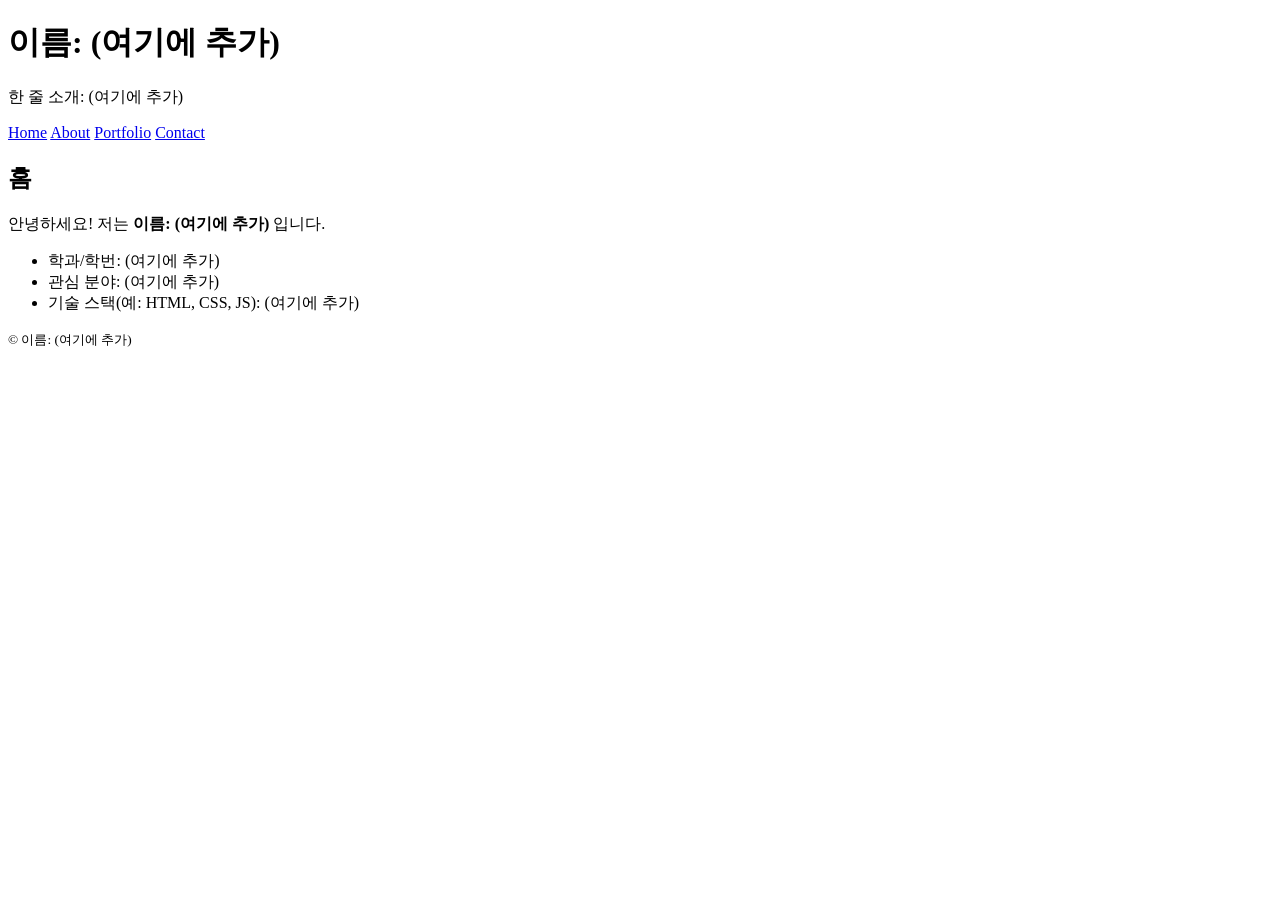
==== index.html @ 958cc83c "Add files via upload" ====
<!DOCTYPE html>
<html lang="ko">
<head>
  <meta charset="UTF-8" />
  <meta name="viewport" content="width=device-width, initial-scale=1.0"/>
  <title>인터넷활용 실습 템플릿</title>
  <link rel="stylesheet" href="style.css">
</head>
<body>
<header>
  <h1>이름: (여기에 추가)</h1>
  <p class="subtitle">한 줄 소개: (여기에 추가)</p>
</header>
<nav>
  <a href="index.html">Home</a>
  <a href="about.html">About</a>
  <a href="portfolio.html">Portfolio</a>
  <a href="contact.html">Contact</a>
</nav>
<main class="container">
<section>
  <h2>홈</h2>
  <p>안녕하세요! 저는 <strong>이름: (여기에 추가)</strong> 입니다.</p>
  <ul>
    <li>학과/학번: (여기에 추가)</li>
    <li>관심 분야: (여기에 추가)</li>
    <li>기술 스택(예: HTML, CSS, JS): (여기에 추가)</li>
  </ul>
</section>
</main>
<footer>
  <small>&copy; <span id="year"></span> 이름: (여기에 추가)</small>
</footer>
<script src="script.js"></script>
</body>
</html>
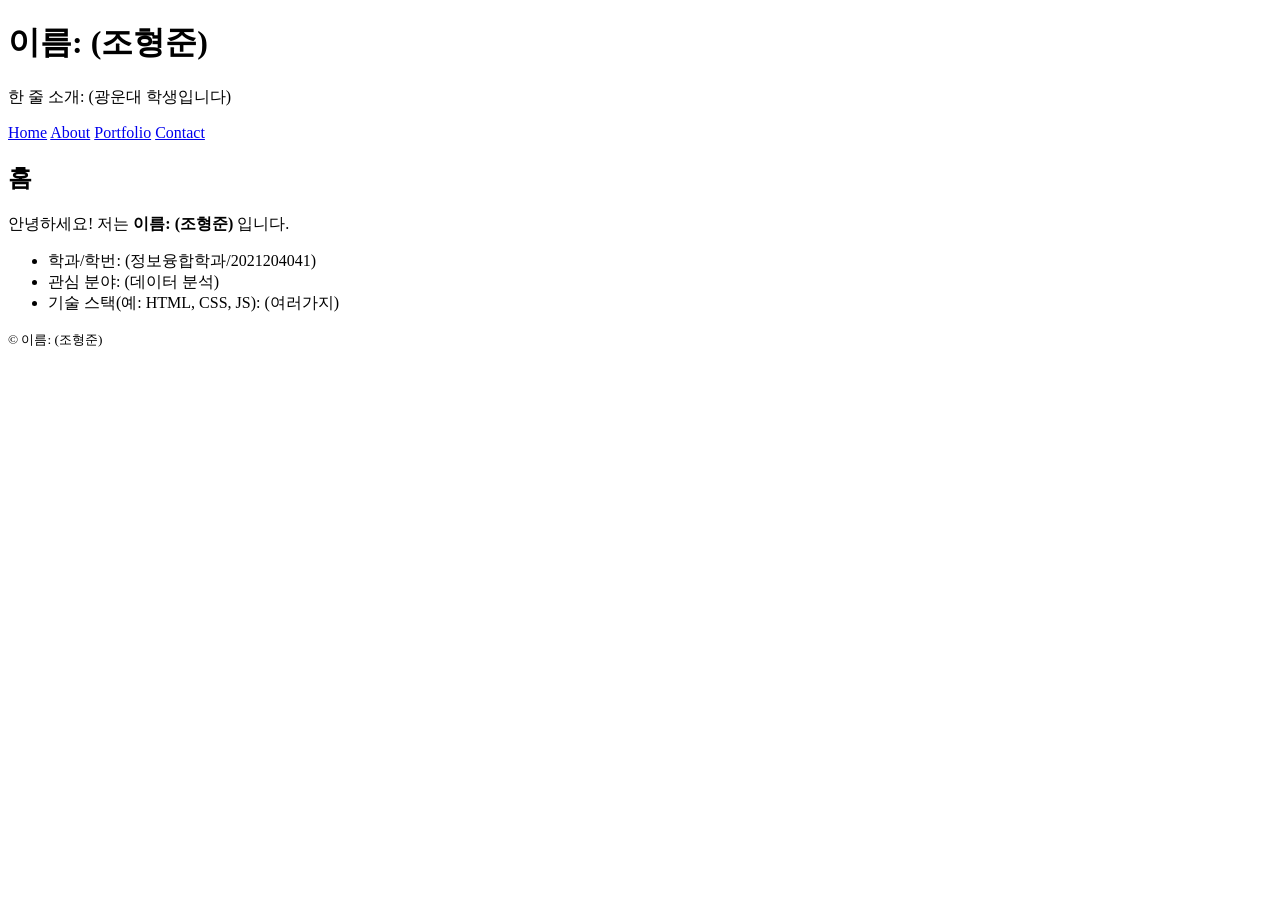
==== commit 55bdf8b6: "Update index.html" ====
--- a/index.html
+++ b/index.html
@@ -8,8 +8,8 @@
 </head>
 <body>
 <header>
-  <h1>이름: (여기에 추가)</h1>
-  <p class="subtitle">한 줄 소개: (여기에 추가)</p>
+  <h1>이름: (조형준)</h1>
+  <p class="subtitle">한 줄 소개: (광운대 학생입니다)</p>
 </header>
 <nav>
   <a href="index.html">Home</a>
@@ -20,16 +20,16 @@
 <main class="container">
 <section>
   <h2>홈</h2>
-  <p>안녕하세요! 저는 <strong>이름: (여기에 추가)</strong> 입니다.</p>
+  <p>안녕하세요! 저는 <strong>이름: (조형준)</strong> 입니다.</p>
   <ul>
-    <li>학과/학번: (여기에 추가)</li>
-    <li>관심 분야: (여기에 추가)</li>
-    <li>기술 스택(예: HTML, CSS, JS): (여기에 추가)</li>
+    <li>학과/학번: (정보융합학과/2021204041)</li>
+    <li>관심 분야: (데이터 분석)</li>
+    <li>기술 스택(예: HTML, CSS, JS): (여러가지)</li>
   </ul>
 </section>
 </main>
 <footer>
-  <small>&copy; <span id="year"></span> 이름: (여기에 추가)</small>
+  <small>&copy; <span id="year"></span> 이름: (조형준)</small>
 </footer>
 <script src="script.js"></script>
 </body>
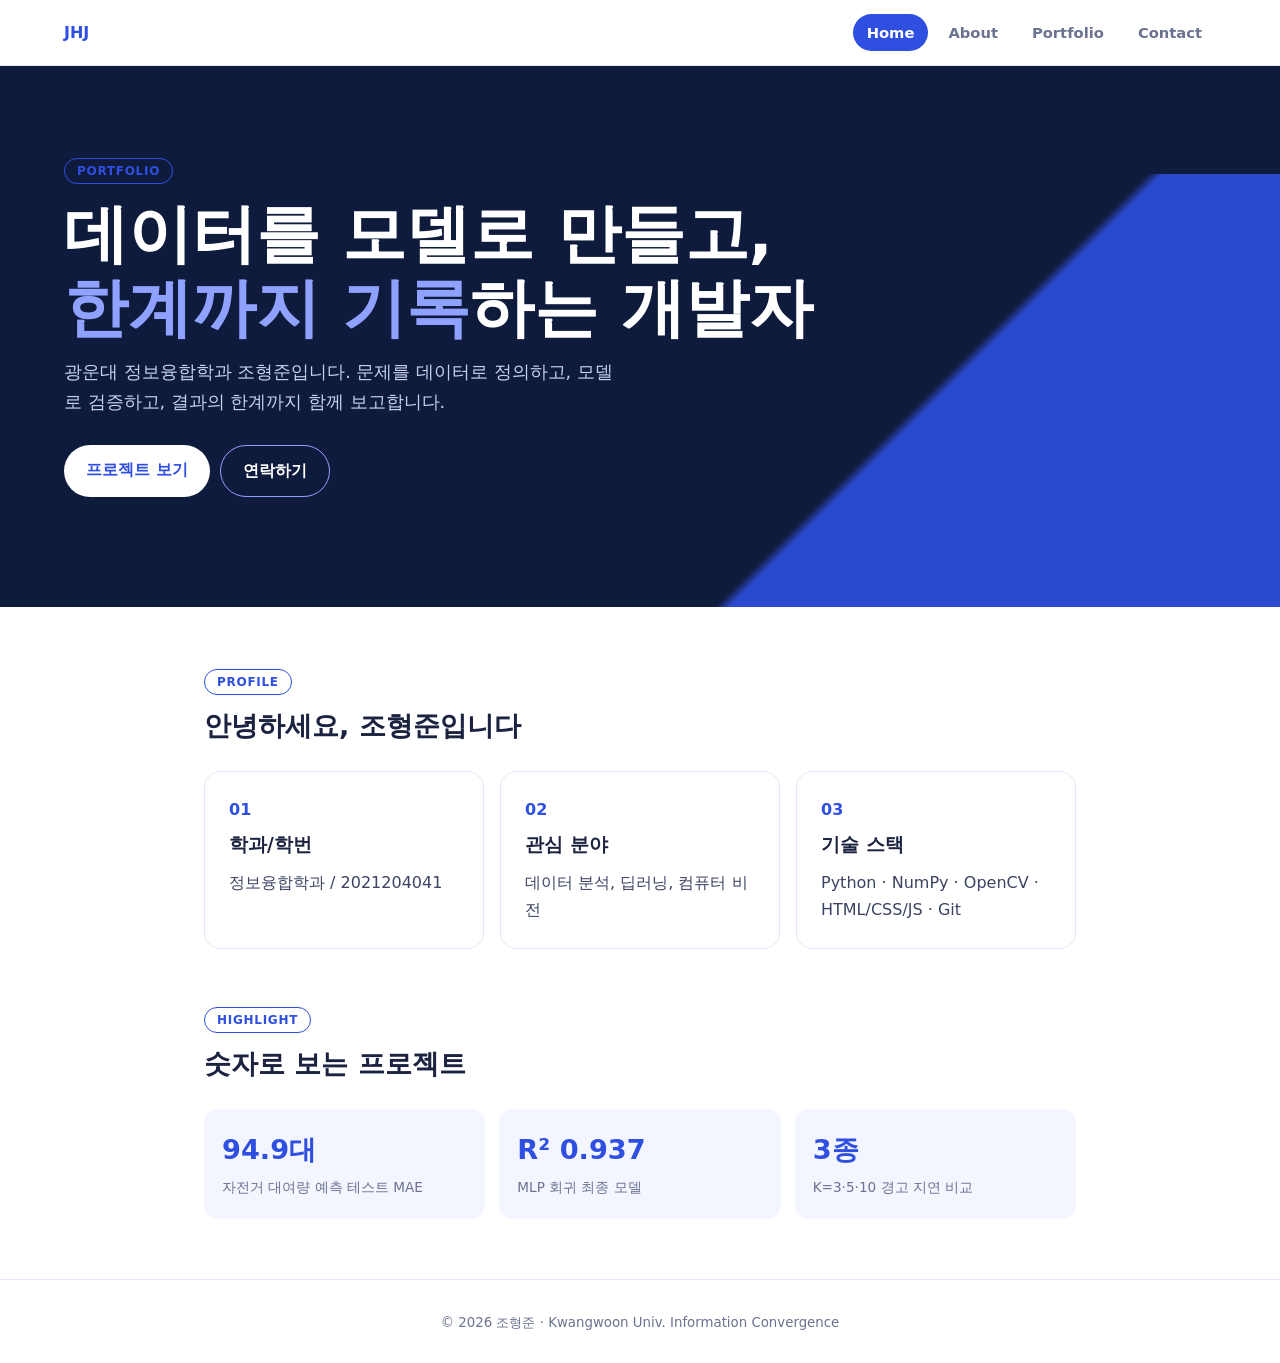
==== commit 63cfc6d5: "Add files via upload" ====
--- a/index.html
+++ b/index.html
@@ -1,36 +1,45 @@
 <!DOCTYPE html>
 <html lang="ko">
 <head>
-  <meta charset="UTF-8" />
-  <meta name="viewport" content="width=device-width, initial-scale=1.0"/>
-  <title>인터넷활용 실습 템플릿</title>
-  <link rel="stylesheet" href="style.css">
+<meta charset="UTF-8" />
+<meta name="viewport" content="width=device-width, initial-scale=1.0"/>
+<title>Home | 조형준 포트폴리오</title>
+<link rel="stylesheet" href="style.css">
 </head>
 <body>
+<nav>
+<span class="brand">JHJ</span>
+<a href="index.html">Home</a>
+<a href="about.html">About</a>
+<a href="portfolio.html">Portfolio</a>
+<a href="contact.html">Contact</a>
+</nav>
 <header>
-  <h1>이름: (조형준)</h1>
-  <p class="subtitle">한 줄 소개: (광운대 학생입니다)</p>
+<span class="tag">PORTFOLIO</span>
+<h1>데이터를 모델로 만들고,<br><em>한계까지 기록</em>하는 개발자</h1>
+<p class="subtitle">광운대 정보융합학과 조형준입니다. 문제를 데이터로 정의하고, 모델로 검증하고, 결과의 한계까지 함께 보고합니다.</p>
+<div class="cta"><a class="btn" href="portfolio.html">프로젝트 보기</a><a class="btn ghost" href="contact.html">연락하기</a></div>
 </header>
-<nav>
-  <a href="index.html">Home</a>
-  <a href="about.html">About</a>
-  <a href="portfolio.html">Portfolio</a>
-  <a href="contact.html">Contact</a>
-</nav>
 <main class="container">
-<section>
-  <h2>홈</h2>
-  <p>안녕하세요! 저는 <strong>이름: (조형준)</strong> 입니다.</p>
-  <ul>
-    <li>학과/학번: (정보융합학과/2021204041)</li>
-    <li>관심 분야: (데이터 분석)</li>
-    <li>기술 스택(예: HTML, CSS, JS): (여러가지)</li>
-  </ul>
+<section class="reveal">
+<span class="tag">PROFILE</span>
+<h2>안녕하세요, 조형준입니다</h2>
+<div class="grid">
+<div class="card"><span class="n">01</span><h3>학과/학번</h3><p>정보융합학과 / 2021204041</p></div>
+<div class="card"><span class="n">02</span><h3>관심 분야</h3><p>데이터 분석, 딥러닝, 컴퓨터 비전</p></div>
+<div class="card"><span class="n">03</span><h3>기술 스택</h3><p>Python · NumPy · OpenCV · HTML/CSS/JS · Git</p></div>
+</div>
+</section>
+<section class="reveal">
+<span class="tag">HIGHLIGHT</span>
+<h2>숫자로 보는 프로젝트</h2>
+<div class="stats">
+<div class="stat"><b>94.9대</b><span>자전거 대여량 예측 테스트 MAE</span></div>
+<div class="stat"><b>R² 0.937</b><span>MLP 회귀 최종 모델</span></div>
+<div class="stat"><b>3종</b><span>K=3·5·10 경고 지연 비교</span></div>
+</div>
 </section>
 </main>
-<footer>
-  <small>&copy; <span id="year"></span> 이름: (조형준)</small>
-</footer>
+<footer><small>&copy; <span id="year"></span> 조형준 · Kwangwoon Univ. Information Convergence</small></footer>
 <script src="script.js"></script>
-</body>
-</html>
+</body></html>
--- a/style.css
+++ b/style.css
@@ -0,0 +1,55 @@
+:root{--blue:#2f4fe0;--navy:#0f1b3d;--ink:#1c2340;--mute:#6b7390;--bg:#fff;--soft:#f3f5ff;--line:#e3e7fa}
+*{box-sizing:border-box;margin:0}
+body{font-family:'Pretendard','Noto Sans KR',system-ui,sans-serif;color:var(--ink);background:var(--bg);line-height:1.7}
+a{color:inherit;text-decoration:none}
+nav{position:sticky;top:0;z-index:10;display:flex;align-items:center;gap:6px;padding:14px 5vw;background:rgba(255,255,255,.92);backdrop-filter:blur(8px);border-bottom:1px solid var(--line)}
+nav .brand{margin-right:auto;font-weight:800;color:var(--blue)}
+nav a{padding:6px 14px;border-radius:99px;font-size:.92rem;font-weight:600;color:var(--mute);transition:.2s}
+nav a:hover{color:var(--blue)}
+nav a.active{background:var(--blue);color:#fff}
+.tag{display:inline-block;padding:2px 12px;border:1px solid var(--blue);border-radius:99px;color:var(--blue);font-size:.75rem;font-weight:700;letter-spacing:.06em}
+header{position:relative;overflow:hidden;background:var(--navy);color:#fff;padding:90px 5vw 110px}
+header::after{content:"";position:absolute;right:-8%;bottom:-60%;width:60%;height:140%;background:linear-gradient(135deg,transparent 35%,var(--blue) 36%);opacity:.9}
+header>*{position:relative;z-index:1}
+header h1{font-size:clamp(2.2rem,6vw,4rem);line-height:1.15;margin:14px 0 12px}
+header h1 em{font-style:normal;color:#8fa2ff}
+.subtitle{max-width:560px;color:#c8d0f0;font-size:1.1rem}
+.cta{display:flex;gap:10px;margin-top:28px;flex-wrap:wrap}
+.btn{padding:11px 22px;border-radius:99px;font-weight:700;background:#fff;color:var(--blue);transition:.2s}
+.btn.ghost{background:transparent;color:#fff;border:1px solid #8fa2ff}
+.btn:hover{transform:translateY(-2px)}
+.container{max-width:1000px;margin:0 auto;padding:60px 5vw}
+section+section{margin-top:56px}
+h2{font-size:1.7rem;margin:8px 0 22px}
+h2 .no{color:var(--blue);margin-right:10px}
+h3{margin-bottom:8px}
+p{color:#3b4363}
+.grid{display:grid;grid-template-columns:repeat(auto-fit,minmax(230px,1fr));gap:16px}
+.card{padding:24px;border:1px solid var(--line);border-radius:16px;background:#fff;transition:.25s}
+.card:hover{transform:translateY(-4px);box-shadow:0 12px 30px rgba(47,79,224,.12)}
+.card .n{display:block;color:var(--blue);font-weight:800;margin-bottom:6px}
+.stats{display:grid;grid-template-columns:repeat(auto-fit,minmax(150px,1fr));gap:14px}
+.stat{background:var(--soft);border-radius:14px;padding:18px}
+.stat b{display:block;font-size:1.7rem;color:var(--blue)}
+.stat span{font-size:.85rem;color:var(--mute)}
+.chips{display:flex;flex-wrap:wrap;gap:8px;list-style:none;padding:0}
+.chips li{padding:6px 14px;border-radius:99px;background:var(--soft);color:var(--blue);font-weight:600;font-size:.9rem}
+.timeline{list-style:none;padding:0;border-left:3px solid var(--blue)}
+.timeline li{padding:0 0 18px 20px;position:relative}
+.timeline li::before{content:"";position:absolute;left:-9px;top:8px;width:15px;height:15px;border-radius:50%;background:#fff;border:3px solid var(--blue)}
+.project{display:grid;grid-template-columns:1fr 1fr;gap:28px;padding:28px;border:1px solid var(--line);border-radius:20px;margin-bottom:22px}
+.project h3{font-size:1.3rem}
+.project ul{padding-left:18px;color:#3b4363}
+.bars{display:flex;flex-direction:column;gap:12px;justify-content:center}
+.bar{display:grid;grid-template-columns:60px 1fr 60px;align-items:center;gap:10px;font-size:.88rem}
+.bar i{display:block;height:14px;border-radius:7px;background:var(--blue);width:0;transition:width 1s ease}
+.bar.in i{width:var(--w)}
+.dark{background:var(--navy);color:#fff;border-radius:20px;padding:36px}
+.dark p{color:#c8d0f0}
+.contact-form{display:grid;gap:10px;margin-top:20px}
+input,textarea{padding:12px;border:1px solid var(--line);border-radius:10px;font:inherit}
+button{padding:12px;border:0;border-radius:10px;background:var(--blue);color:#fff;font-weight:700;font:inherit;cursor:pointer}
+footer{text-align:center;padding:28px;color:var(--mute);border-top:1px solid var(--line)}
+.reveal{opacity:0;transform:translateY(20px);transition:.6s}
+.reveal.in{opacity:1;transform:none}
+@media(max-width:720px){.project{grid-template-columns:1fr}nav .brand{display:none}}
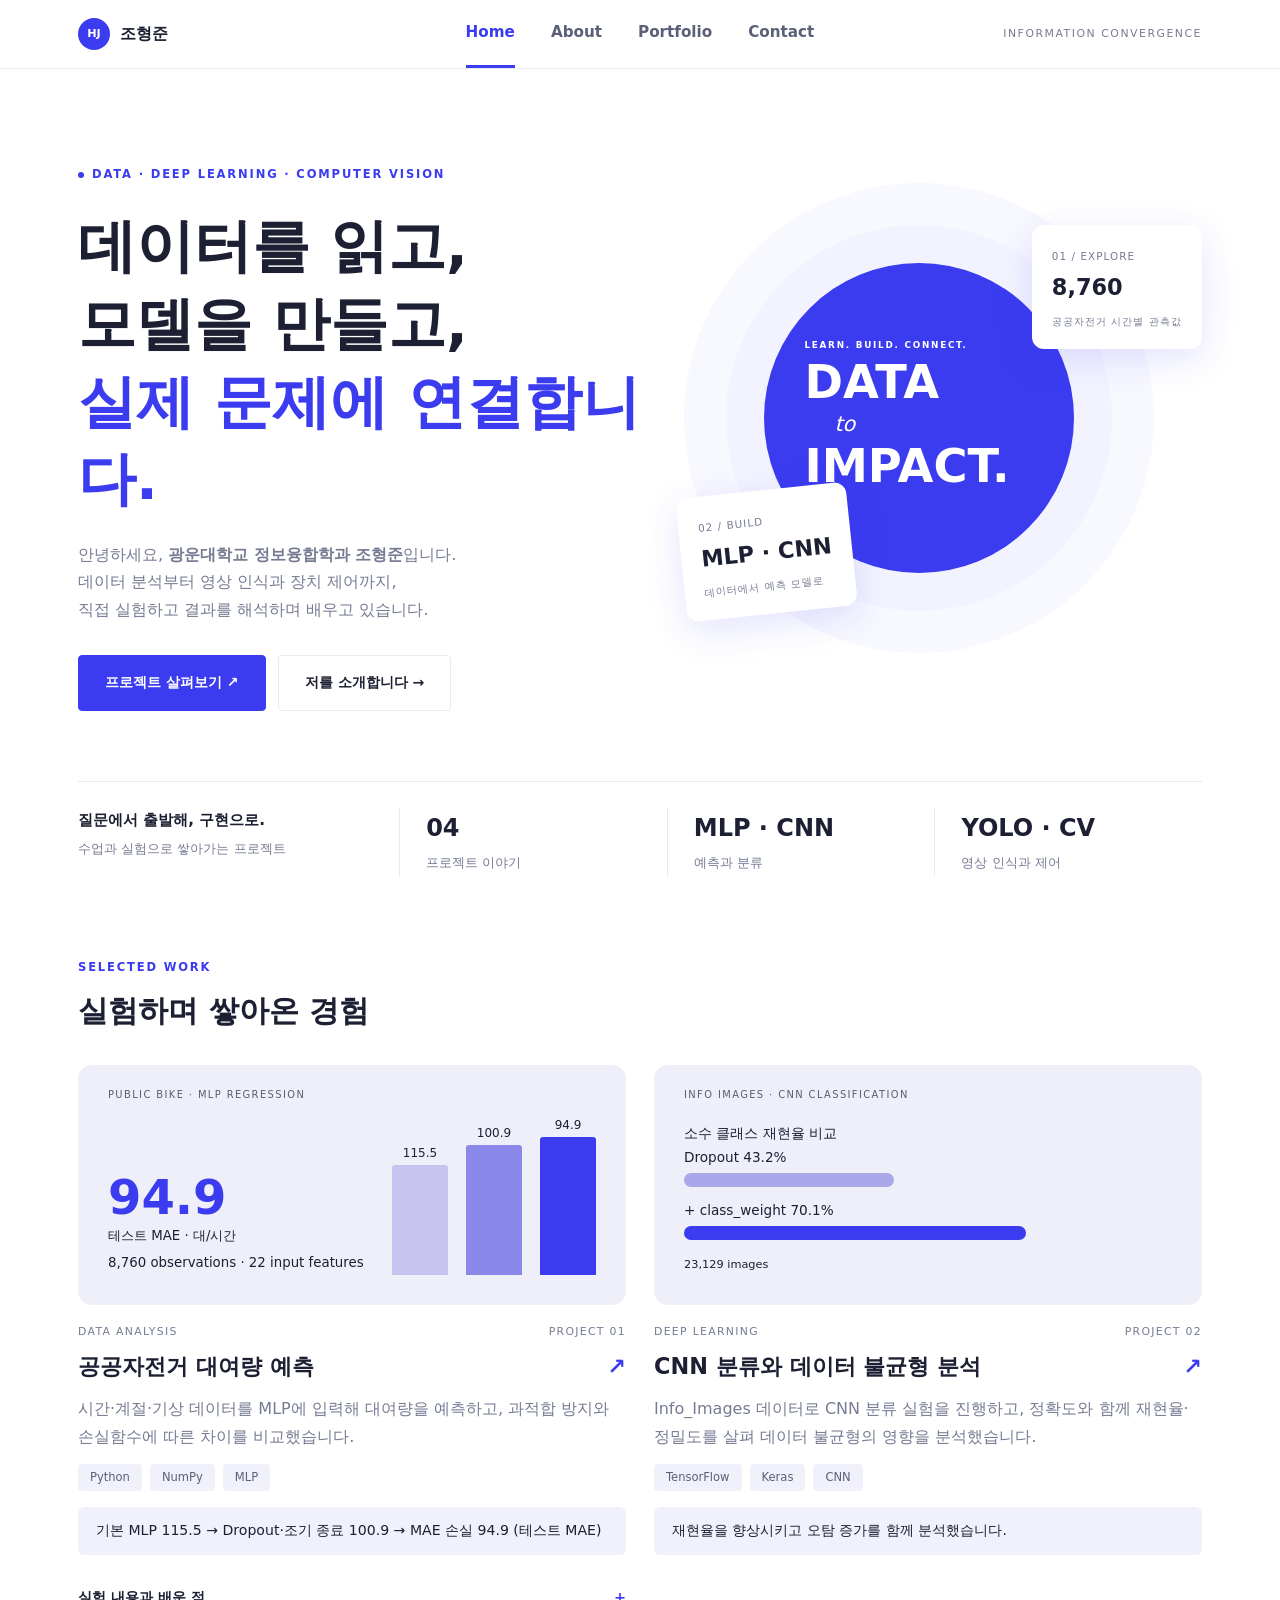
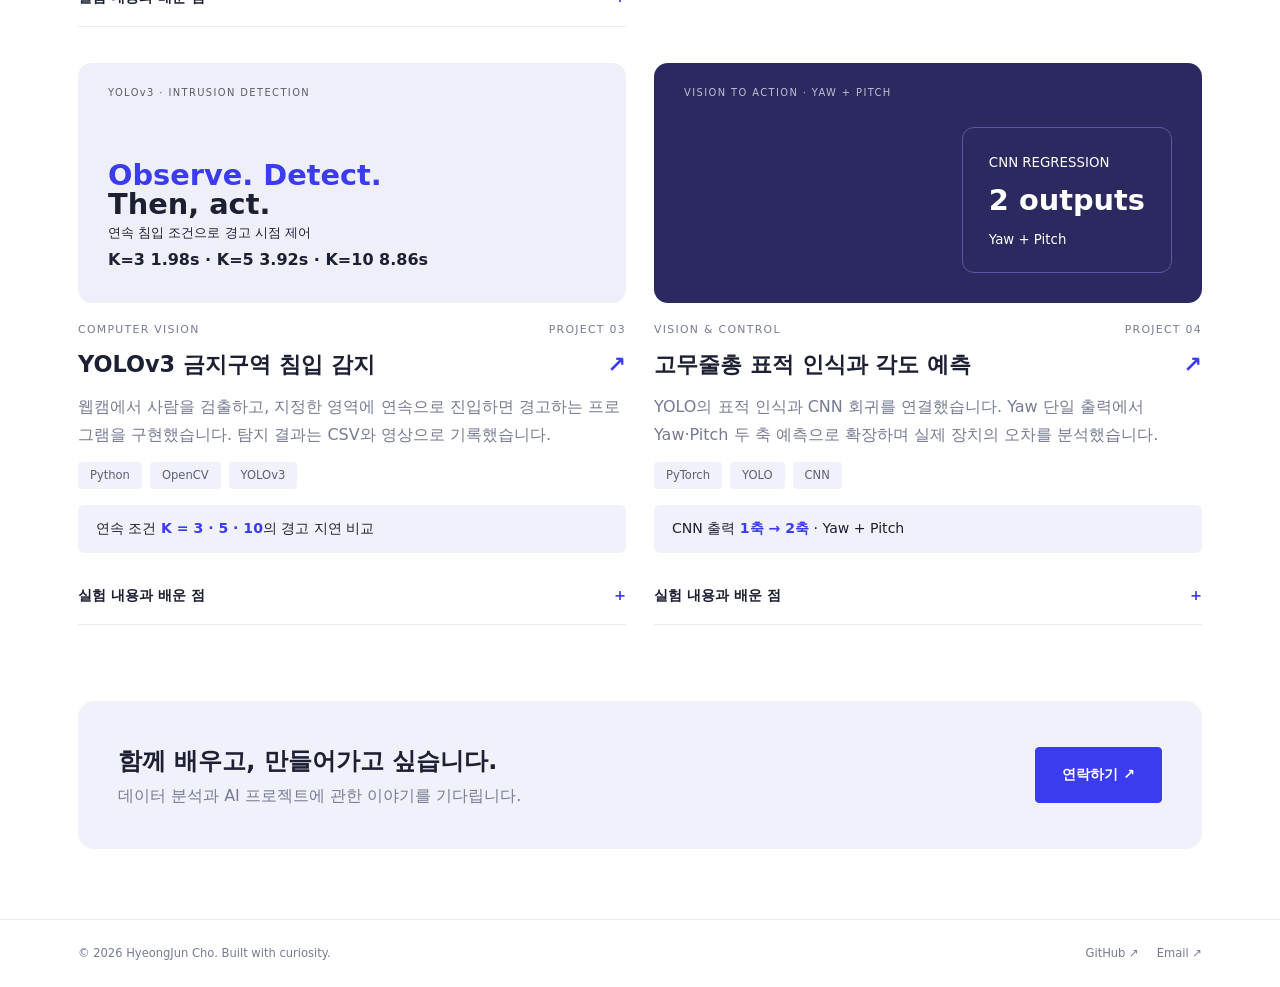
==== commit 1351dcea: "Add files via upload" ====
--- a/index.html
+++ b/index.html
@@ -3,43 +3,52 @@
 <head>
 <meta charset="UTF-8" />
 <meta name="viewport" content="width=device-width, initial-scale=1.0"/>
-<title>Home | 조형준 포트폴리오</title>
+<title>Home | 조형준</title>
 <link rel="stylesheet" href="style.css">
 </head>
 <body>
-<nav>
-<span class="brand">JHJ</span>
+<nav><div class="wrap">
+<a class="brand" href="index.html"><b>HJ</b>조형준</a>
+<div class="links">
 <a href="index.html">Home</a>
 <a href="about.html">About</a>
 <a href="portfolio.html">Portfolio</a>
 <a href="contact.html">Contact</a>
-</nav>
-<header>
-<span class="tag">PORTFOLIO</span>
-<h1>데이터를 모델로 만들고,<br><em>한계까지 기록</em>하는 개발자</h1>
-<p class="subtitle">광운대 정보융합학과 조형준입니다. 문제를 데이터로 정의하고, 모델로 검증하고, 결과의 한계까지 함께 보고합니다.</p>
-<div class="cta"><a class="btn" href="portfolio.html">프로젝트 보기</a><a class="btn ghost" href="contact.html">연락하기</a></div>
-</header>
-<main class="container">
-<section class="reveal">
-<span class="tag">PROFILE</span>
-<h2>안녕하세요, 조형준입니다</h2>
-<div class="grid">
-<div class="card"><span class="n">01</span><h3>학과/학번</h3><p>정보융합학과 / 2021204041</p></div>
-<div class="card"><span class="n">02</span><h3>관심 분야</h3><p>데이터 분석, 딥러닝, 컴퓨터 비전</p></div>
-<div class="card"><span class="n">03</span><h3>기술 스택</h3><p>Python · NumPy · OpenCV · HTML/CSS/JS · Git</p></div>
 </div>
+<span class="tagr">INFORMATION CONVERGENCE</span>
+</div></nav>
+<main class="wrap">
+<section class="hero">
+<div><span class="eyebrow dot">Data · Deep Learning · Computer Vision</span>
+<h1>데이터를 읽고,<br>모델을 만들고,<br><em>실제 문제에 연결합니다.</em></h1>
+<p>안녕하세요, <b>광운대학교 정보융합학과 조형준</b>입니다.<br>데이터 분석부터 영상 인식과 장치 제어까지,<br>직접 실험하고 결과를 해석하며 배우고 있습니다.</p>
+<div class="btns"><a class="btn fill" href="portfolio.html">프로젝트 살펴보기 ↗</a><a class="btn" href="about.html">저를 소개합니다 →</a></div></div>
+<div class="art"><div class="disc"><small>LEARN. BUILD. CONNECT.</small><span>DATA</span><i>to</i><span>IMPACT.</span></div>
+<div class="float f1"><small>01 / EXPLORE</small><b>8,760</b><small>공공자전거 시간별 관측값</small></div>
+<div class="float f2"><small>02 / BUILD</small><b>MLP · CNN</b><small>데이터에서 예측 모델로</small></div></div>
 </section>
-<section class="reveal">
-<span class="tag">HIGHLIGHT</span>
-<h2>숫자로 보는 프로젝트</h2>
-<div class="stats">
-<div class="stat"><b>94.9대</b><span>자전거 대여량 예측 테스트 MAE</span></div>
-<div class="stat"><b>R² 0.937</b><span>MLP 회귀 최종 모델</span></div>
-<div class="stat"><b>3종</b><span>K=3·5·10 경고 지연 비교</span></div>
-</div>
-</section>
+<div class="strip"><div><b style="font-size:.95rem">질문에서 출발해, 구현으로.</b><small>수업과 실험으로 쌓아가는 프로젝트</small></div><div><b>04</b><small>프로젝트 이야기</small></div><div><b>MLP · CNN</b><small>예측과 분류</small></div><div><b>YOLO · CV</b><small>영상 인식과 제어</small></div></div>
+<section class="sec"><div class="eyebrow">Selected Work</div><h2>실험하며 쌓아온 경험</h2>
+<div class="cards"><article class="card reveal" data-cat="data">
+<div class="thumb"><span class="lab">PUBLIC BIKE · MLP REGRESSION</span><div><div class="big">94.9</div><small>테스트 MAE · 대/시간</small><br><small>8,760 observations · 22 input features</small></div><div style="display:flex;gap:18px;align-items:flex-end;margin-left:auto"><div class="col" style="height:110px"><em>115.5</em></div><div class="col" style="height:130px;background:#8a88e8"><em>100.9</em></div><div class="col" style="height:138px;background:var(--ac)"><em>94.9</em></div></div></div>
+<div class="meta"><span>DATA ANALYSIS</span><span>PROJECT 01</span></div>
+<h3>공공자전거 대여량 예측<span>↗</span></h3><p>시간·계절·기상 데이터를 MLP에 입력해 대여량을 예측하고, 과적합 방지와 손실함수에 따른 차이를 비교했습니다.</p><div class="chips"><span>Python</span><span>NumPy</span><span>MLP</span></div><div class="note">기본 MLP 115.5 → Dropout·조기 종료 100.9 → MAE 손실 94.9 (테스트 MAE)</div><details><summary>실험 내용과 배운 점</summary><ul><li>학습 데이터 기준 표준화, 원-핫 인코딩</li><li>MSE · MAE · Huber 비교 후 MAE 손실 선택</li><li>고수요 구간에서 과소예측 경향 확인</li></ul></details>
+</article><article class="card reveal" data-cat="data">
+<div class="thumb"><span class="lab">INFO IMAGES · CNN CLASSIFICATION</span><div style="width:100%;font-size:.85rem">소수 클래스 재현율 비교<br>Dropout 43.2%<div class="hbar" style="width:43%"></div>+ class_weight 70.1%<div class="hbar" style="width:70%;background:var(--ac)"></div><small>23,129 images</small></div></div>
+<div class="meta"><span>DEEP LEARNING</span><span>PROJECT 02</span></div>
+<h3>CNN 분류와 데이터 불균형 분석<span>↗</span></h3><p>Info_Images 데이터로 CNN 분류 실험을 진행하고, 정확도와 함께 재현율·정밀도를 살펴 데이터 불균형의 영향을 분석했습니다.</p><div class="chips"><span>TensorFlow</span><span>Keras</span><span>CNN</span></div><div class="note">재현율을 향상시키고 오탐 증가를 함께 분석했습니다.</div>
+</article><article class="card reveal" data-cat="vision">
+<div class="thumb"><span class="lab">YOLOv3 · INTRUSION DETECTION</span><div><div class="big" style="font-size:1.8rem">Observe. Detect.<br><span style="color:var(--ink)">Then, act.</span></div><small>연속 침입 조건으로 경고 시점 제어</small><br><b>K=3 1.98s · K=5 3.92s · K=10 8.86s</b></div></div>
+<div class="meta"><span>COMPUTER VISION</span><span>PROJECT 03</span></div>
+<h3>YOLOv3 금지구역 침입 감지<span>↗</span></h3><p>웹캠에서 사람을 검출하고, 지정한 영역에 연속으로 진입하면 경고하는 프로그램을 구현했습니다. 탐지 결과는 CSV와 영상으로 기록했습니다.</p><div class="chips"><span>Python</span><span>OpenCV</span><span>YOLOv3</span></div><div class="note">연속 조건 <b>K = 3 · 5 · 10</b>의 경고 지연 비교</div><details><summary>실험 내용과 배운 점</summary><ul><li>실제 추론 속도 약 1 FPS, 경고 반응 속도의 한계 확인</li><li>K가 클수록 짧은 오검출을 거르지만 경고는 늦어짐</li><li>촬영 1회로 현장 성능을 일반화할 수 없음</li></ul></details>
+</article><article class="card reveal" data-cat="vision">
+<div class="thumb dark"><span class="lab">VISION TO ACTION · YAW + PITCH</span><div style="margin-left:auto;border:1px solid #5b57a8;border-radius:12px;padding:20px 26px"><small>CNN REGRESSION</small><div style="font-size:1.8rem;font-weight:800">2 outputs</div><small>Yaw + Pitch</small></div></div>
+<div class="meta"><span>VISION & CONTROL</span><span>PROJECT 04</span></div>
+<h3>고무줄총 표적 인식과 각도 예측<span>↗</span></h3><p>YOLO의 표적 인식과 CNN 회귀를 연결했습니다. Yaw 단일 출력에서 Yaw·Pitch 두 축 예측으로 확장하며 실제 장치의 오차를 분석했습니다.</p><div class="chips"><span>PyTorch</span><span>YOLO</span><span>CNN</span></div><div class="note">CNN 출력 <b>1축 → 2축</b> · Yaw + Pitch</div><details><summary>실험 내용과 배운 점</summary><ul><li>최종 장치 명중률 50%는 실험자 보고값이며 총 시도 수는 기록되지 않음</li></ul></details>
+</article></div></section>
+<div class="cta"><div><h3>함께 배우고, 만들어가고 싶습니다.</h3><p>데이터 분석과 AI 프로젝트에 관한 이야기를 기다립니다.</p></div><a class="btn fill" href="contact.html">연락하기 ↗</a></div>
 </main>
-<footer><small>&copy; <span id="year"></span> 조형준 · Kwangwoon Univ. Information Convergence</small></footer>
+<footer><div class="wrap"><span>&copy; <span id="year"></span> HyeongJun Cho. Built with curiosity.</span><span><a href="https://github.com/Benjamin-jun" target="_blank" rel="noopener">GitHub ↗</a><a href="mailto:qkqh0430@gmail.com">Email ↗</a></span></div></footer>
 <script src="script.js"></script>
-</body></html>+</body>
+</html>
--- a/style.css
+++ b/style.css
@@ -1,55 +1,90 @@
-:root{--blue:#2f4fe0;--navy:#0f1b3d;--ink:#1c2340;--mute:#6b7390;--bg:#fff;--soft:#f3f5ff;--line:#e3e7fa}
+:root{--ac:#3b3bf0;--ink:#1d2033;--mute:#767b93;--line:#e8e9f2;--soft:#f1f1fb;--navy:#2c2860}
 *{box-sizing:border-box;margin:0}
-body{font-family:'Pretendard','Noto Sans KR',system-ui,sans-serif;color:var(--ink);background:var(--bg);line-height:1.7}
+body{font-family:'Pretendard','Noto Sans KR',system-ui,sans-serif;color:var(--ink);background:#fff;line-height:1.7}
 a{color:inherit;text-decoration:none}
-nav{position:sticky;top:0;z-index:10;display:flex;align-items:center;gap:6px;padding:14px 5vw;background:rgba(255,255,255,.92);backdrop-filter:blur(8px);border-bottom:1px solid var(--line)}
-nav .brand{margin-right:auto;font-weight:800;color:var(--blue)}
-nav a{padding:6px 14px;border-radius:99px;font-size:.92rem;font-weight:600;color:var(--mute);transition:.2s}
-nav a:hover{color:var(--blue)}
-nav a.active{background:var(--blue);color:#fff}
-.tag{display:inline-block;padding:2px 12px;border:1px solid var(--blue);border-radius:99px;color:var(--blue);font-size:.75rem;font-weight:700;letter-spacing:.06em}
-header{position:relative;overflow:hidden;background:var(--navy);color:#fff;padding:90px 5vw 110px}
-header::after{content:"";position:absolute;right:-8%;bottom:-60%;width:60%;height:140%;background:linear-gradient(135deg,transparent 35%,var(--blue) 36%);opacity:.9}
-header>*{position:relative;z-index:1}
-header h1{font-size:clamp(2.2rem,6vw,4rem);line-height:1.15;margin:14px 0 12px}
-header h1 em{font-style:normal;color:#8fa2ff}
-.subtitle{max-width:560px;color:#c8d0f0;font-size:1.1rem}
-.cta{display:flex;gap:10px;margin-top:28px;flex-wrap:wrap}
-.btn{padding:11px 22px;border-radius:99px;font-weight:700;background:#fff;color:var(--blue);transition:.2s}
-.btn.ghost{background:transparent;color:#fff;border:1px solid #8fa2ff}
+.wrap{max-width:1180px;margin:0 auto;padding:0 28px}
+nav{position:sticky;top:0;z-index:20;background:rgba(255,255,255,.94);backdrop-filter:blur(8px);border-bottom:1px solid var(--line)}
+nav .wrap{display:grid;grid-template-columns:1fr auto 1fr;align-items:center;height:68px}
+.brand{display:flex;align-items:center;gap:10px;font-weight:700}
+.brand b{display:grid;place-items:center;width:32px;height:32px;border-radius:50%;background:var(--ac);color:#fff;font-size:.7rem}
+.links{display:flex;gap:36px;height:68px}
+.links a{display:flex;align-items:center;font-weight:600;font-size:.95rem;color:#5b6078;border-bottom:3px solid transparent}
+.links a.active{color:var(--ac);border-color:var(--ac)}
+.tagr{justify-self:end;font-size:.68rem;letter-spacing:.14em;color:var(--mute)}
+.eyebrow{font-size:.72rem;letter-spacing:.16em;font-weight:700;color:var(--ac);text-transform:uppercase}
+.eyebrow.dot::before{content:"";display:inline-block;width:6px;height:6px;border-radius:50%;background:var(--ac);margin-right:8px}
+.hero{display:grid;grid-template-columns:1.1fr 1fr;gap:30px;align-items:center;padding:90px 0 70px}
+.hero h1{font-size:clamp(2.4rem,5vw,3.6rem);line-height:1.35;margin:22px 0}
+.hero h1 em{font-style:normal;color:var(--ac)}
+.hero p{color:var(--mute)}
+.btns{display:flex;gap:12px;margin-top:32px;flex-wrap:wrap}
+.btn{padding:15px 26px;border-radius:4px;font-weight:700;font-size:.88rem;border:1px solid var(--line);transition:.2s}
+.btn.fill{background:var(--ac);color:#fff;border-color:var(--ac)}
 .btn:hover{transform:translateY(-2px)}
-.container{max-width:1000px;margin:0 auto;padding:60px 5vw}
-section+section{margin-top:56px}
-h2{font-size:1.7rem;margin:8px 0 22px}
-h2 .no{color:var(--blue);margin-right:10px}
-h3{margin-bottom:8px}
-p{color:#3b4363}
-.grid{display:grid;grid-template-columns:repeat(auto-fit,minmax(230px,1fr));gap:16px}
-.card{padding:24px;border:1px solid var(--line);border-radius:16px;background:#fff;transition:.25s}
-.card:hover{transform:translateY(-4px);box-shadow:0 12px 30px rgba(47,79,224,.12)}
-.card .n{display:block;color:var(--blue);font-weight:800;margin-bottom:6px}
-.stats{display:grid;grid-template-columns:repeat(auto-fit,minmax(150px,1fr));gap:14px}
-.stat{background:var(--soft);border-radius:14px;padding:18px}
-.stat b{display:block;font-size:1.7rem;color:var(--blue)}
-.stat span{font-size:.85rem;color:var(--mute)}
-.chips{display:flex;flex-wrap:wrap;gap:8px;list-style:none;padding:0}
-.chips li{padding:6px 14px;border-radius:99px;background:var(--soft);color:var(--blue);font-weight:600;font-size:.9rem}
-.timeline{list-style:none;padding:0;border-left:3px solid var(--blue)}
-.timeline li{padding:0 0 18px 20px;position:relative}
-.timeline li::before{content:"";position:absolute;left:-9px;top:8px;width:15px;height:15px;border-radius:50%;background:#fff;border:3px solid var(--blue)}
-.project{display:grid;grid-template-columns:1fr 1fr;gap:28px;padding:28px;border:1px solid var(--line);border-radius:20px;margin-bottom:22px}
-.project h3{font-size:1.3rem}
-.project ul{padding-left:18px;color:#3b4363}
-.bars{display:flex;flex-direction:column;gap:12px;justify-content:center}
-.bar{display:grid;grid-template-columns:60px 1fr 60px;align-items:center;gap:10px;font-size:.88rem}
-.bar i{display:block;height:14px;border-radius:7px;background:var(--blue);width:0;transition:width 1s ease}
-.bar.in i{width:var(--w)}
-.dark{background:var(--navy);color:#fff;border-radius:20px;padding:36px}
-.dark p{color:#c8d0f0}
-.contact-form{display:grid;gap:10px;margin-top:20px}
-input,textarea{padding:12px;border:1px solid var(--line);border-radius:10px;font:inherit}
-button{padding:12px;border:0;border-radius:10px;background:var(--blue);color:#fff;font-weight:700;font:inherit;cursor:pointer}
-footer{text-align:center;padding:28px;color:var(--mute);border-top:1px solid var(--line)}
-.reveal{opacity:0;transform:translateY(20px);transition:.6s}
-.reveal.in{opacity:1;transform:none}
-@media(max-width:720px){.project{grid-template-columns:1fr}nav .brand{display:none}}
+.art{position:relative;height:420px}
+.art .disc{position:absolute;left:16%;top:9%;width:310px;height:310px;border-radius:50%;background:var(--ac);color:#fff;padding:78px 40px;font-weight:900;line-height:1;box-shadow:0 0 0 38px #f3f3ff,0 0 0 80px #f8f8ff}
+.disc small{display:block;font-size:.55rem;letter-spacing:.2em;font-weight:600;margin-bottom:10px}
+.disc span{font-size:2.9rem;display:block}.disc i{font-weight:400;font-size:1.3rem;margin:8px 0 8px 30px;display:block}
+.float{position:absolute;background:#fff;border-radius:12px;padding:16px 20px;box-shadow:0 10px 36px rgba(59,59,240,.14);animation:fl 5s ease-in-out infinite}
+.float small{font-size:.65rem;letter-spacing:.1em;color:var(--mute)}.float b{display:block;font-size:1.4rem}
+.f1{right:0;top:0}.f2{left:0;bottom:30px;transform:rotate(-6deg);animation-delay:-2s}
+@keyframes fl{50%{translate:0 -8px}}
+.strip{display:grid;grid-template-columns:1.2fr 1fr 1fr 1fr;border-top:1px solid var(--line);padding:26px 0}
+.strip div{padding-left:26px;border-left:1px solid var(--line)}.strip div:first-child{border:0;padding:0}
+.strip b{font-size:1.5rem;display:block}.strip small{color:var(--mute)}
+.pagehead{display:flex;justify-content:space-between;align-items:flex-end;padding:56px 0 30px;border-bottom:1px solid var(--line)}
+.pagehead h1{font-size:clamp(2.6rem,6vw,4rem);font-weight:900;letter-spacing:-.03em;line-height:1.2}
+.pagehead h1::after{content:".";color:var(--ac)}
+.pagehead p{color:var(--mute);margin-top:6px}
+.ghost{font-size:6rem;font-weight:900;color:#f0f0fb;line-height:1}
+h2{font-size:1.9rem;margin:8px 0 28px}
+.sec{padding:56px 0}
+.cards{display:grid;grid-template-columns:1fr 1fr;gap:36px 28px}
+.thumb{height:240px;border-radius:14px;background:#efeffa;padding:30px;position:relative;overflow:hidden;display:flex;gap:26px;align-items:flex-end}
+.thumb.dark{background:#2c2860;color:#fff}
+.thumb .lab{position:absolute;left:30px;top:22px;font-size:.62rem;letter-spacing:.14em;opacity:.7}
+.big{font-size:3rem;font-weight:900;color:var(--ac);line-height:1}
+.col{width:56px;background:#c6c4ee;border-radius:3px 3px 0 0;position:relative;transition:height 1s}
+.col em{position:absolute;top:-22px;left:0;right:0;text-align:center;font-style:normal;font-size:.75rem}
+.hbar{height:14px;border-radius:7px;background:#aaa8ea;margin:4px 0 12px}
+.meta{display:flex;justify-content:space-between;font-size:.68rem;letter-spacing:.12em;color:var(--mute);margin:18px 0 6px}
+.card h3{font-size:1.4rem;display:flex;justify-content:space-between}
+.card h3 span{color:var(--ac)}
+.card p{color:var(--mute);margin:10px 0 14px}
+.chips{display:flex;gap:8px;flex-wrap:wrap}
+.chips span{background:var(--soft);color:#5b6078;font-size:.72rem;padding:4px 12px;border-radius:4px}
+.note{background:var(--soft);padding:12px 18px;border-radius:6px;margin-top:16px;font-size:.88rem}.note b{color:var(--ac)}
+details{border-bottom:1px solid var(--line);padding:16px 0;margin-top:14px}
+summary{cursor:pointer;font-weight:700;font-size:.9rem;list-style:none;display:flex;justify-content:space-between}
+summary::after{content:"+";color:var(--ac)}details[open] summary::after{content:"–"}
+details ul{margin:10px 0 0 18px;color:var(--mute);font-size:.9rem}
+.filters{display:flex;gap:8px;padding:28px 0}
+.filters button{padding:10px 20px;border:0;background:none;border-radius:4px;font:inherit;font-size:.88rem;cursor:pointer;color:#5b6078}
+.filters button.on{background:var(--ac);color:#fff}
+.cta{background:var(--soft);border-radius:16px;padding:40px;display:flex;justify-content:space-between;align-items:center;margin:20px 0 70px;gap:20px;flex-wrap:wrap}
+.cta h3{font-size:1.5rem}.cta p{color:var(--mute)}
+.about{display:grid;grid-template-columns:300px 1fr;gap:64px;padding:50px 0}
+.profile{background:var(--soft);border-radius:18px;overflow:hidden}
+.profile .top{height:210px;background:#e6e5f9;display:grid;place-items:center}
+.profile .top b{width:140px;height:140px;border-radius:50%;background:var(--ac);color:#fff;display:grid;place-items:center;font-size:2.8rem;font-weight:900}
+.profile .bd{padding:24px;font-size:.85rem;color:#5b6078}.profile h3{font-size:1.4rem;color:var(--ink)}
+.trio{display:grid;grid-template-columns:repeat(3,1fr);gap:26px}
+.trio div{border-top:2px solid var(--ac);padding-top:16px}.trio small{color:var(--ac)}
+.trio h3{margin:6px 0}.trio p{color:var(--mute);font-size:.9rem}
+.row{display:grid;grid-template-columns:200px 1fr;gap:20px;padding:20px 0;border-top:1px solid var(--line)}
+.row p{color:var(--mute);font-size:.85rem;margin-top:10px}
+.quote{border-left:3px solid var(--ac);padding:4px 24px;margin:40px 0}
+.edu{display:grid;grid-template-columns:80px 1fr;gap:6px;font-size:.9rem;margin-top:12px}.edu span{color:var(--mute)}
+.contact{display:grid;grid-template-columns:1fr 1fr;gap:70px;padding:56px 0 70px}
+.info div{display:flex;justify-content:space-between;align-items:center;padding:18px 0;border-top:1px solid var(--line)}
+.info small{display:block;font-size:.65rem;letter-spacing:.14em;color:var(--mute)}.info b{font-size:.95rem}
+.info button{padding:8px 16px;border:1px solid var(--line);background:#fff;border-radius:4px;cursor:pointer}
+form{background:var(--soft);border-radius:16px;padding:36px;display:grid;gap:8px}
+form h3{margin-bottom:6px}form small{color:var(--mute)}
+form label{font-weight:700;font-size:.82rem;margin-top:10px}
+input,textarea{padding:14px;border:1px solid var(--line);border-radius:6px;font:inherit;background:#fff}
+form button{margin-top:14px;padding:15px;background:var(--ac);color:#fff;border:0;border-radius:4px;font:inherit;font-weight:700;cursor:pointer}
+footer{border-top:1px solid var(--line);padding:24px 0;font-size:.72rem;color:var(--mute)}
+footer .wrap{display:flex;justify-content:space-between}footer a{margin-left:18px}
+.reveal{opacity:0;transform:translateY(18px);transition:.6s}.reveal.in{opacity:1;transform:none}
+@media(max-width:860px){.hero,.about,.contact,.cards,.trio{grid-template-columns:1fr}.art{display:none}.tagr,.ghost{display:none}nav .wrap{grid-template-columns:auto 1fr}.links{gap:16px;justify-content:flex-end}.strip{grid-template-columns:1fr 1fr;gap:16px}.row{grid-template-columns:1fr}}
